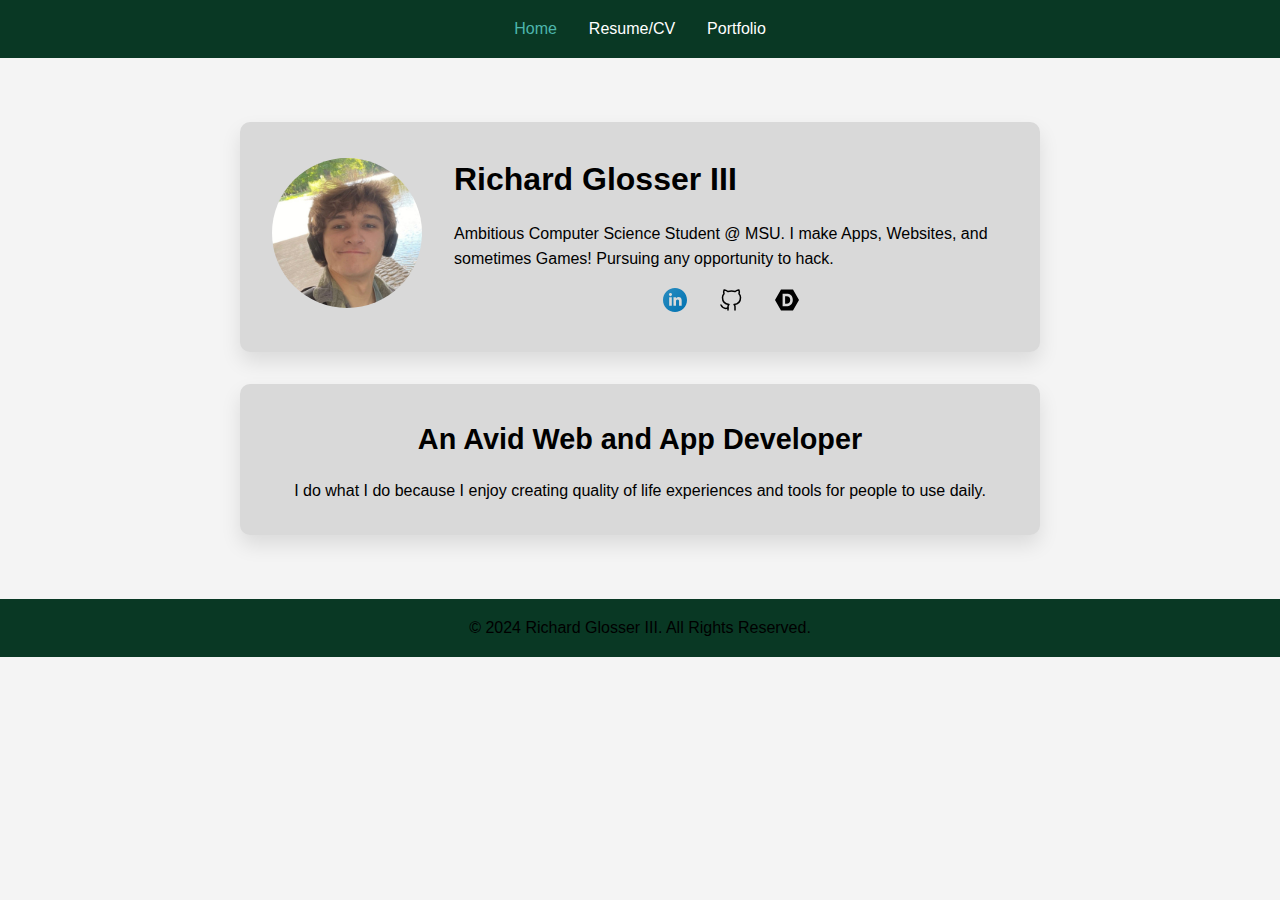
==== index.html @ 6b213a9f "Working Social links and hyperlinked" ====
<!DOCTYPE html>
<html lang="en">
<head>
    <meta charset="UTF-8">
    <meta name="viewport" content="width=device-width, initial-scale=1.0">
    <title>Richard Glosser III - Portfolio</title>
    <link rel="stylesheet" href="styles.css">
</head>
<body>
    <header>
        <nav>
            <ul>
                <li><a href="index.html" class="active">Home</a></li>
                <li><a href="resume.html">Resume/CV</a></li>
                <li><a href="portfolio.html">Portfolio</a></li>
            </ul>
        </nav>
    </header>

    <main class="home-page">
        <div class="profile-container">
            <div class="profile-image">
                <img src="ChillProfile800.jpg" alt="Richard Glosser">
            </div>
            <div class="profile-info">
                <h1>Richard Glosser III</h1>
                <p>Ambitious Computer Science Student @ MSU. I make Apps, Websites, and sometimes Games! Pursuing any opportunity to hack.</p>
                <div class="social-links">
                    <a href="https://www.linkedin.com/in/richard-glosser-76145426b/" class="social-link" id="linkedin">
                        <img src ="linkedin-icon.svg"></img>
                    </a>
                    <a href="https://github.com/Glosserr" class="social-link" id="github">
                        <img src ="github.svg"></img>
                    </a>
                    <a href="https://devpost.com/Glosserr?ref_content=user-portfolio&ref_feature=portfolio&ref_medium=global-nav" class="social-link" id="devpost">
                        <img src ="devpost.svg"></img>
                    </a>
                </div>
            </div>
        </div>
        <div class="about-container">
            <h2>An Avid Web and App Developer</h2>
            <p>I do what I do because I enjoy creating quality of life experiences and tools for people to use daily.</p>
        </div>
    </main>

    <footer>
        <p>&copy; 2024 Richard Glosser III. All Rights Reserved.</p>
    </footer>
</body>
</html>
---- styles.css ----
/* Reset and Base Styles */
* {
    margin: 0;
    padding: 0;
    box-sizing: border-box;
}

body {
    font-family: Arial, sans-serif;
    line-height: 1.6;
    color: #000000;
    background-color: #f4f4f4;
}

/* Navigation Styles */
header {
    background-color: #093824;
    color: black;
    padding: 1rem;
}

nav ul {
    list-style: none;
    display: flex;
    justify-content: center;
    gap: 2rem;
}

nav a {
    color: white;
    text-decoration: none;
    transition: color 0.3s ease;
}

nav a:hover, nav a.active {
    color: #4db6ac;
}

/* Home Page Styles */
.home-page {
    display: flex;
    flex-direction: column;
    align-items: center;
    padding: 4rem;
}

.profile-container {
    display: flex;
    align-items: center;
    background-color: #D9D9D9;
    border-radius: 10px;
    box-shadow: 0 10px 20px rgba(0,0,0,0.1);
    padding: 2rem;
    max-width: 800px;
    width: 100%;
}

.profile-image img {
    border-radius: 50%;
    max-width: 150px;
    margin-right: 2rem;
}

.profile-info h1 {
    font-size: 2rem;
    margin-bottom: 1rem;
}

/* Social Icons Styles */
.social-links {
    display: flex;
    justify-content: center;
    gap: 2rem;
    margin-top: 1rem;
}

.social-link {
    display: inline-block;
    color: #1b3c6c;
    transition: all 0.3s ease;
    text-decoration: none;
}

.social-link img {
    width: 24px;
    height: 24px;
}

.social-link:hover img {
    fill: #4db6ac;
}

.about-container {
    background-color: #D9D9D9;
    border-radius: 10px;
    box-shadow: 0 10px 20px rgba(0,0,0,0.1);
    padding: 2rem;
    max-width: 800px;
    width: 100%;
    margin-top: 2rem;
    text-align: center;
}

.about-container h2 {
    font-size: 1.8rem;
    margin-bottom: 1rem;
}

/* Footer Styles */
footer {
    background-color: #093824;
    color: black;
    text-align: center;
    padding: 1rem;
}

/* Responsive Design */
@media (max-width: 768px) {
    .profile-container {
        flex-direction: column;
        text-align: center;
    }

    .profile-image {
        margin-bottom: 1rem;
    }
}
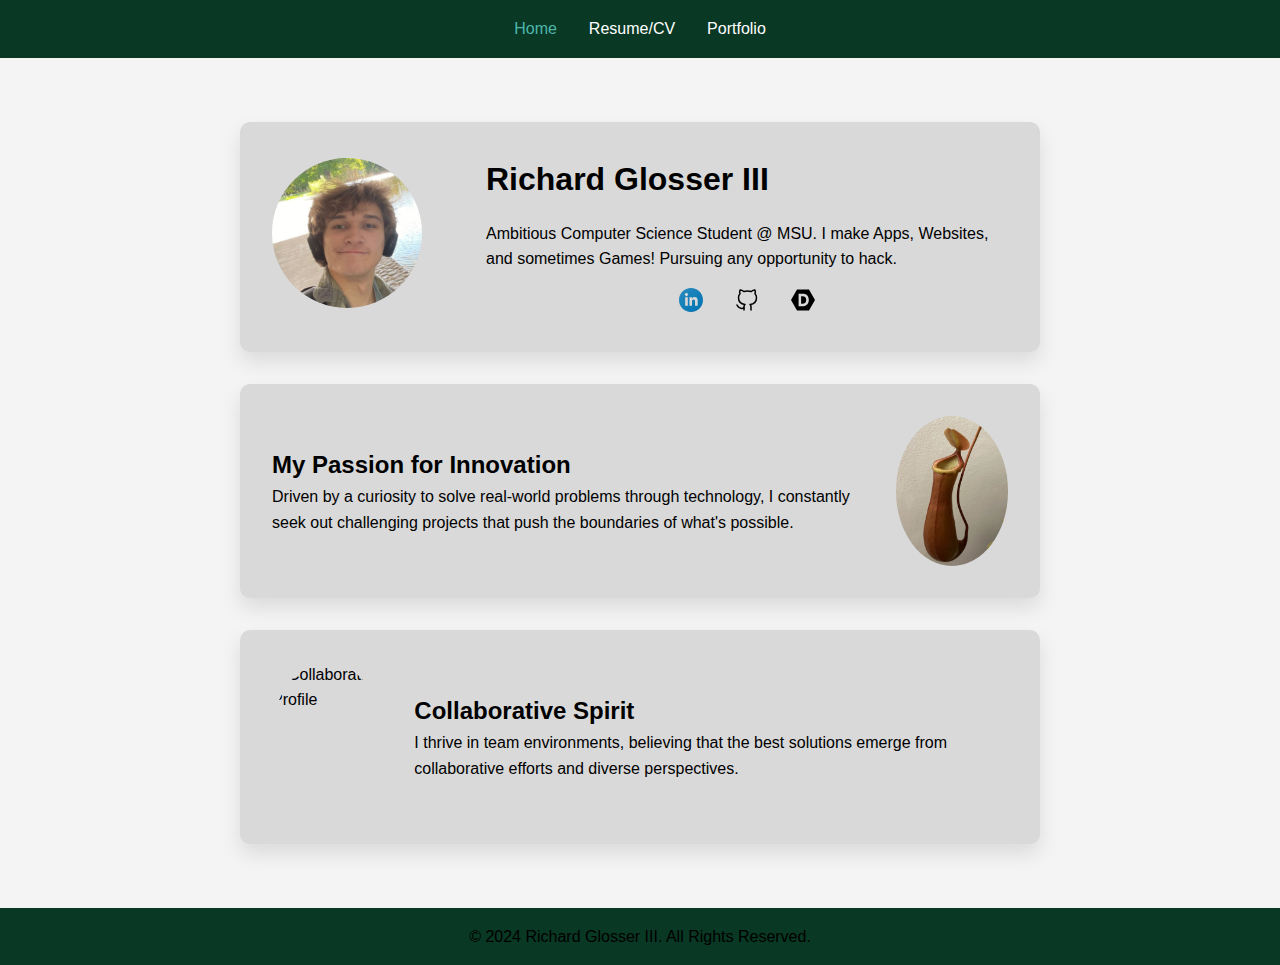
==== commit b5f818e6: "Main Layout done, start of content" ====
--- a/index.html
+++ b/index.html
@@ -16,31 +16,41 @@
             </ul>
         </nav>
     </header>
-
+    
     <main class="home-page">
         <div class="profile-container">
             <div class="profile-image">
-                <img src="ChillProfile800.jpg" alt="Richard Glosser">
+                <img src="Imgs/ChillProfile800.jpg" alt="Richard Glosser">
             </div>
             <div class="profile-info">
                 <h1>Richard Glosser III</h1>
                 <p>Ambitious Computer Science Student @ MSU. I make Apps, Websites, and sometimes Games! Pursuing any opportunity to hack.</p>
                 <div class="social-links">
                     <a href="https://www.linkedin.com/in/richard-glosser-76145426b/" class="social-link" id="linkedin">
-                        <img src ="linkedin-icon.svg"></img>
+                        <img src="Imgs/linkedin-icon.svg" alt="LinkedIn">
                     </a>
                     <a href="https://github.com/Glosserr" class="social-link" id="github">
-                        <img src ="github.svg"></img>
+                        <img src="Imgs/github.svg" alt="GitHub">
                     </a>
                     <a href="https://devpost.com/Glosserr?ref_content=user-portfolio&ref_feature=portfolio&ref_medium=global-nav" class="social-link" id="devpost">
-                        <img src ="devpost.svg"></img>
+                        <img src="Imgs/devpost.svg" alt="DevPost">
                     </a>
                 </div>
             </div>
         </div>
-        <div class="about-container">
-            <h2>An Avid Web and App Developer</h2>
-            <p>I do what I do because I enjoy creating quality of life experiences and tools for people to use daily.</p>
+        <div class="about-image-container">
+            <div class="about-image-text">
+                <h2>My Passion for Innovation</h2>
+                <p>Driven by a curiosity to solve real-world problems through technology, I constantly seek out challenging projects that push the boundaries of what's possible.</p>
+            </div>
+            <img src="Imgs/Pitcher_Leaf.jpg" alt="Innovation Profile">
+        </div>
+        <div class="about-image-container right-image">
+            <div class="about-image-text">
+                <h2>Collaborative Spirit</h2>
+                <p>I thrive in team environments, believing that the best solutions emerge from collaborative efforts and diverse perspectives.</p>
+            </div>
+            <img src="collaboration-profile.jpg" alt="Collaboration Profile">
         </div>
     </main>
 
--- a/styles.css
+++ b/styles.css
@@ -1,4 +1,3 @@
-/* Reset and Base Styles */
 * {
     margin: 0;
     padding: 0;
@@ -11,6 +10,7 @@
     color: #000000;
     background-color: #f4f4f4;
 }
+
 
 /* Navigation Styles */
 header {
@@ -47,18 +47,22 @@
 .profile-container {
     display: flex;
     align-items: center;
+    justify-content: flex-start; 
     background-color: #D9D9D9;
     border-radius: 10px;
-    box-shadow: 0 10px 20px rgba(0,0,0,0.1);
+    box-shadow: 0 10px 20px rgba(0, 0, 0, 0.1);
     padding: 2rem;
     max-width: 800px;
     width: 100%;
+    gap: 2rem; 
 }
 
 .profile-image img {
     border-radius: 50%;
     max-width: 150px;
+    height: auto; 
     margin-right: 2rem;
+    object-fit: cover;
 }
 
 .profile-info h1 {
@@ -106,6 +110,68 @@
     margin-bottom: 1rem;
 }
 
+.about-image-container {
+    display: flex;
+    align-items: center;
+    background-color: #D9D9D9;
+    border-radius: 10px;
+    box-shadow: 0 10px 20px rgba(0,0,0,0.1);
+    padding: 2rem;
+    max-width: 800px;
+    width: 100%;
+    margin-top: 2rem;
+    gap: 2rem;
+}
+
+.about-image-container img {
+    border-radius: 50%;
+    max-width: 150px;
+    height: 150px;
+    object-fit: cover;
+}
+
+.about-image-text {
+    flex-grow: 1;
+}
+
+.right-image {
+    flex-direction: row;
+}
+
+.right-image img {
+    order: -1; 
+}
+
+.resume-layout {
+    display: flex;
+    justify-content: space-between;
+    align-items: flex-start;
+    padding: 2rem;
+}
+
+.resume-commentary {
+    flex: 0 0 20%;
+    background-color: #D9D9D9;
+    border-radius: 10px;
+    padding: 1rem;
+    margin: 1rem;
+    box-shadow: 0 10px 20px rgba(0, 0, 0, 0.1);
+}
+
+.resume-image {
+    flex: 0 0 60%;
+    display: flex;
+    justify-content: center;
+    align-items: center;
+}
+
+.resume-image img {
+    max-width: 100%;
+    max-height: 80vh;
+    object-fit: contain;
+}
+
+
 /* Footer Styles */
 footer {
     background-color: #093824;
@@ -114,14 +180,16 @@
     padding: 1rem;
 }
 
-/* Responsive Design */
+/* Responsive adjustments for new containers */
 @media (max-width: 768px) {
-    .profile-container {
+    .about-image-container {
         flex-direction: column;
         text-align: center;
     }
-
-    .profile-image {
+    .about-image-container img {
         margin-bottom: 1rem;
     }
+    .right-image .about-image-container {
+        flex-direction: column;
+    }
 }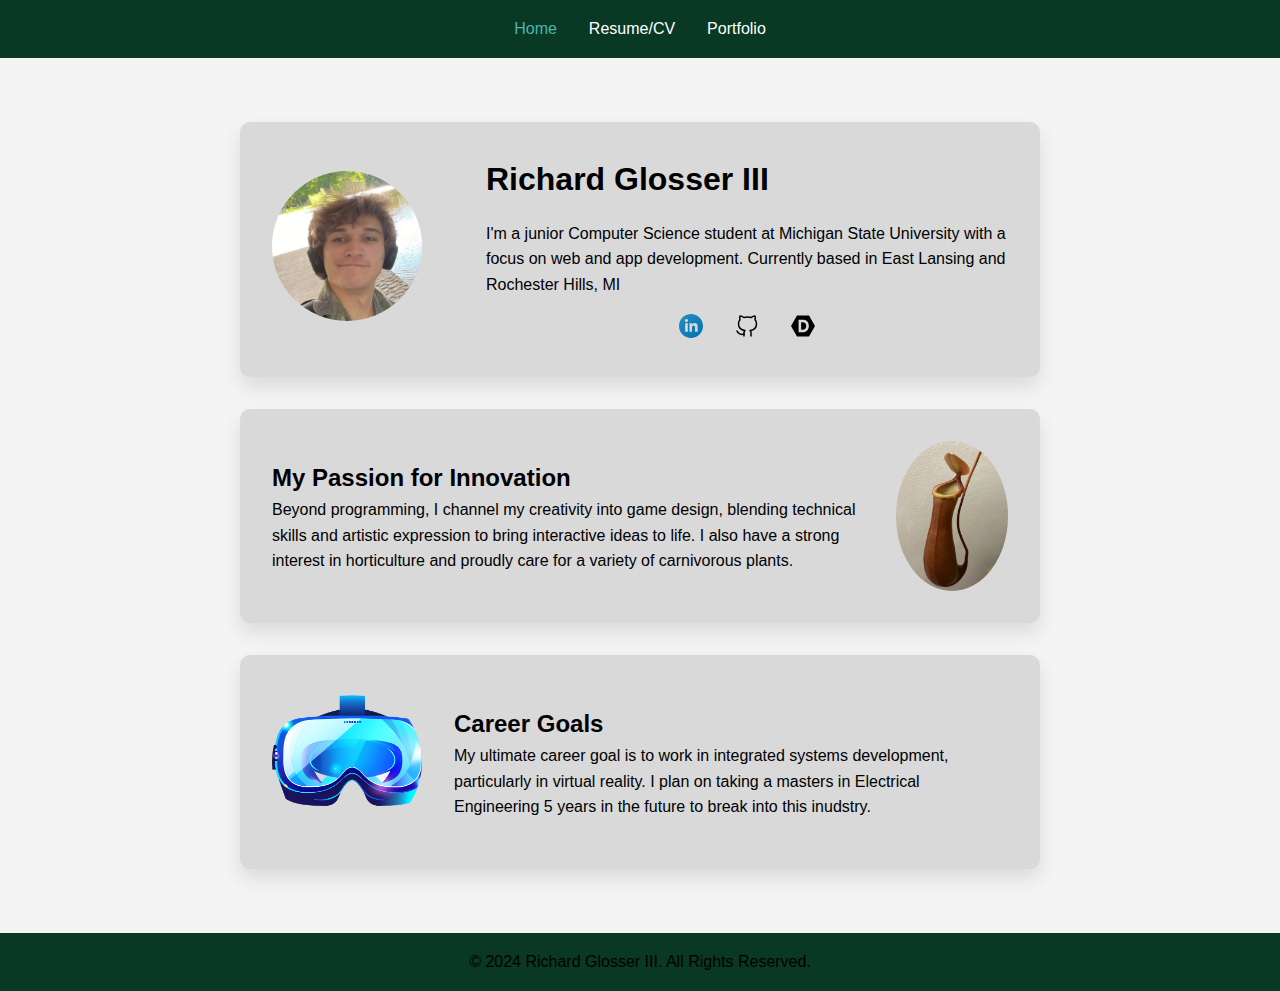
==== commit 8d9b807c: "Added Content to Portfolio and About Me" ====
--- a/index.html
+++ b/index.html
@@ -24,7 +24,7 @@
             </div>
             <div class="profile-info">
                 <h1>Richard Glosser III</h1>
-                <p>Ambitious Computer Science Student @ MSU. I make Apps, Websites, and sometimes Games! Pursuing any opportunity to hack.</p>
+                <p>I'm a junior Computer Science student at Michigan State University with a focus on web and app development. Currently based in East Lansing and Rochester Hills, MI</p>
                 <div class="social-links">
                     <a href="https://www.linkedin.com/in/richard-glosser-76145426b/" class="social-link" id="linkedin">
                         <img src="Imgs/linkedin-icon.svg" alt="LinkedIn">
@@ -41,16 +41,16 @@
         <div class="about-image-container">
             <div class="about-image-text">
                 <h2>My Passion for Innovation</h2>
-                <p>Driven by a curiosity to solve real-world problems through technology, I constantly seek out challenging projects that push the boundaries of what's possible.</p>
+                <p>Beyond programming, I channel my creativity into game design, blending technical skills and artistic expression to bring interactive ideas to life. I also have a strong interest in horticulture and proudly care for a variety of carnivorous plants.</p>
             </div>
             <img src="Imgs/Pitcher_Leaf.jpg" alt="Innovation Profile">
         </div>
         <div class="about-image-container right-image">
             <div class="about-image-text">
-                <h2>Collaborative Spirit</h2>
-                <p>I thrive in team environments, believing that the best solutions emerge from collaborative efforts and diverse perspectives.</p>
+                <h2>Career Goals</h2>
+                <p>My ultimate career goal is to work in integrated systems development, particularly in virtual reality. I plan on taking a masters in Electrical Engineering 5 years in the future to break into this inudstry.</p>
             </div>
-            <img src="collaboration-profile.jpg" alt="Collaboration Profile">
+            <img src="Imgs/transparent-vr-glasses-swim-goggles-diving-goggles-clear-lens-blue-framed-swimming-goggles-with-clear-lenses65f0c037881729.6248054317102766635574.png" alt="Collaboration Profile">
         </div>
     </main>
 
--- a/styles.css
+++ b/styles.css
@@ -140,6 +140,20 @@
 
 .right-image img {
     order: -1; 
+}
+
+.project-grid {
+    display: flex;
+    flex-wrap: wrap;
+    justify-content: center;
+    gap: 2rem;
+}
+.project-card img {
+    width: 100%; 
+    height: 200px; 
+    object-fit: cover; 
+    border-radius: 10px; 
+    box-shadow: 0 5px 10px rgba(0, 0, 0, 0.2); 
 }
 
 .resume-layout {
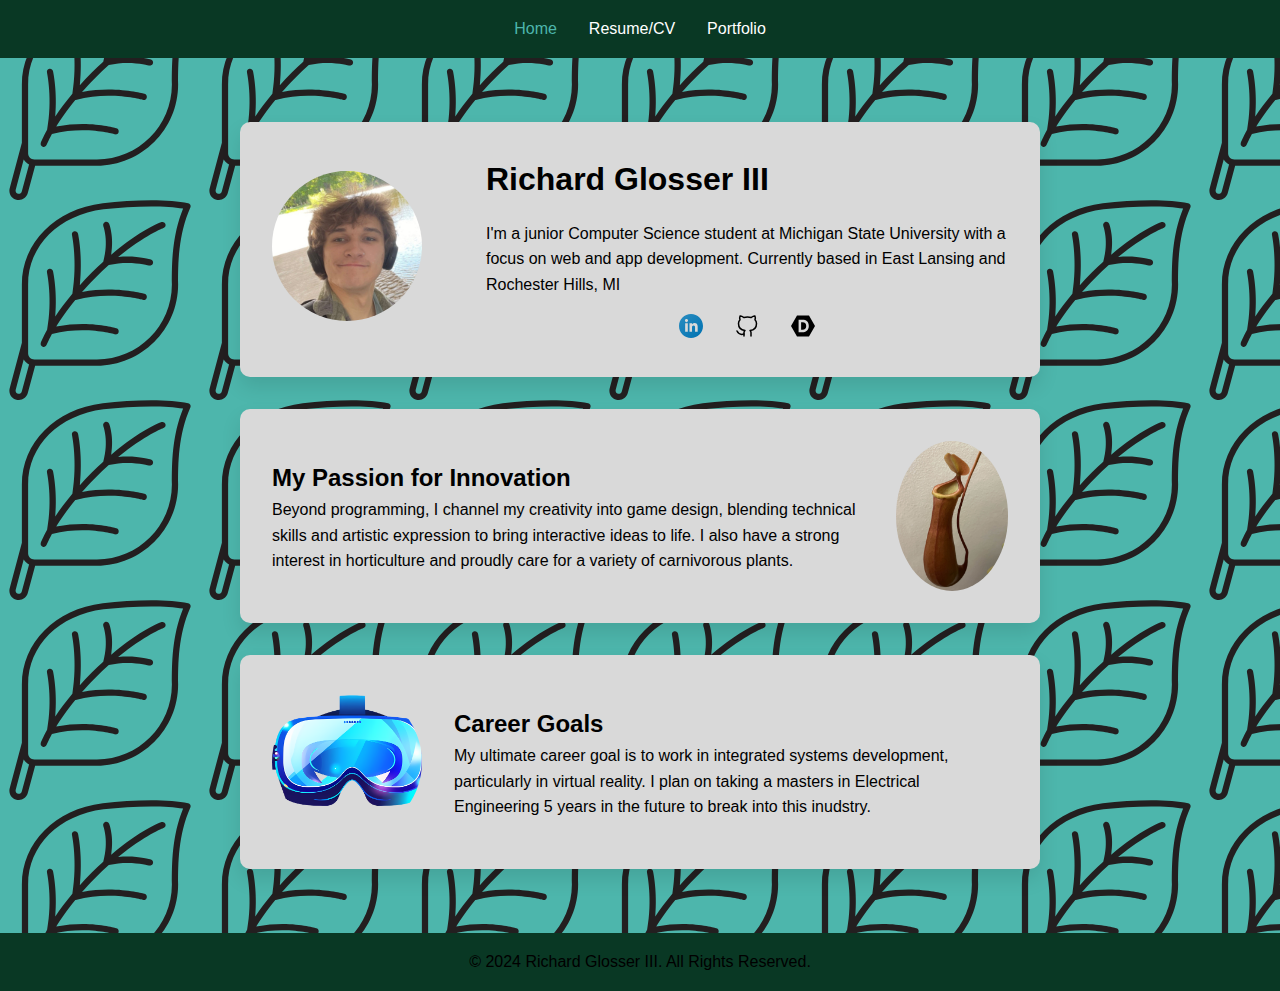
==== commit cd68c31e: "LEAFS, but seriously extra NEEDED polish" ====
--- a/index.html
+++ b/index.html
@@ -3,7 +3,7 @@
 <head>
     <meta charset="UTF-8">
     <meta name="viewport" content="width=device-width, initial-scale=1.0">
-    <title>Richard Glosser III - Portfolio</title>
+    <title>Richard Glosser III - About Me</title>
     <link rel="stylesheet" href="styles.css">
 </head>
 <body>
--- a/styles.css
+++ b/styles.css
@@ -8,7 +8,8 @@
     font-family: Arial, sans-serif;
     line-height: 1.6;
     color: #000000;
-    background-color: #f4f4f4;
+    background: #4db6ac url('./Imgs/leaf.svg') repeat;  
+  background-size: 200px 200px;  
 }
 
 
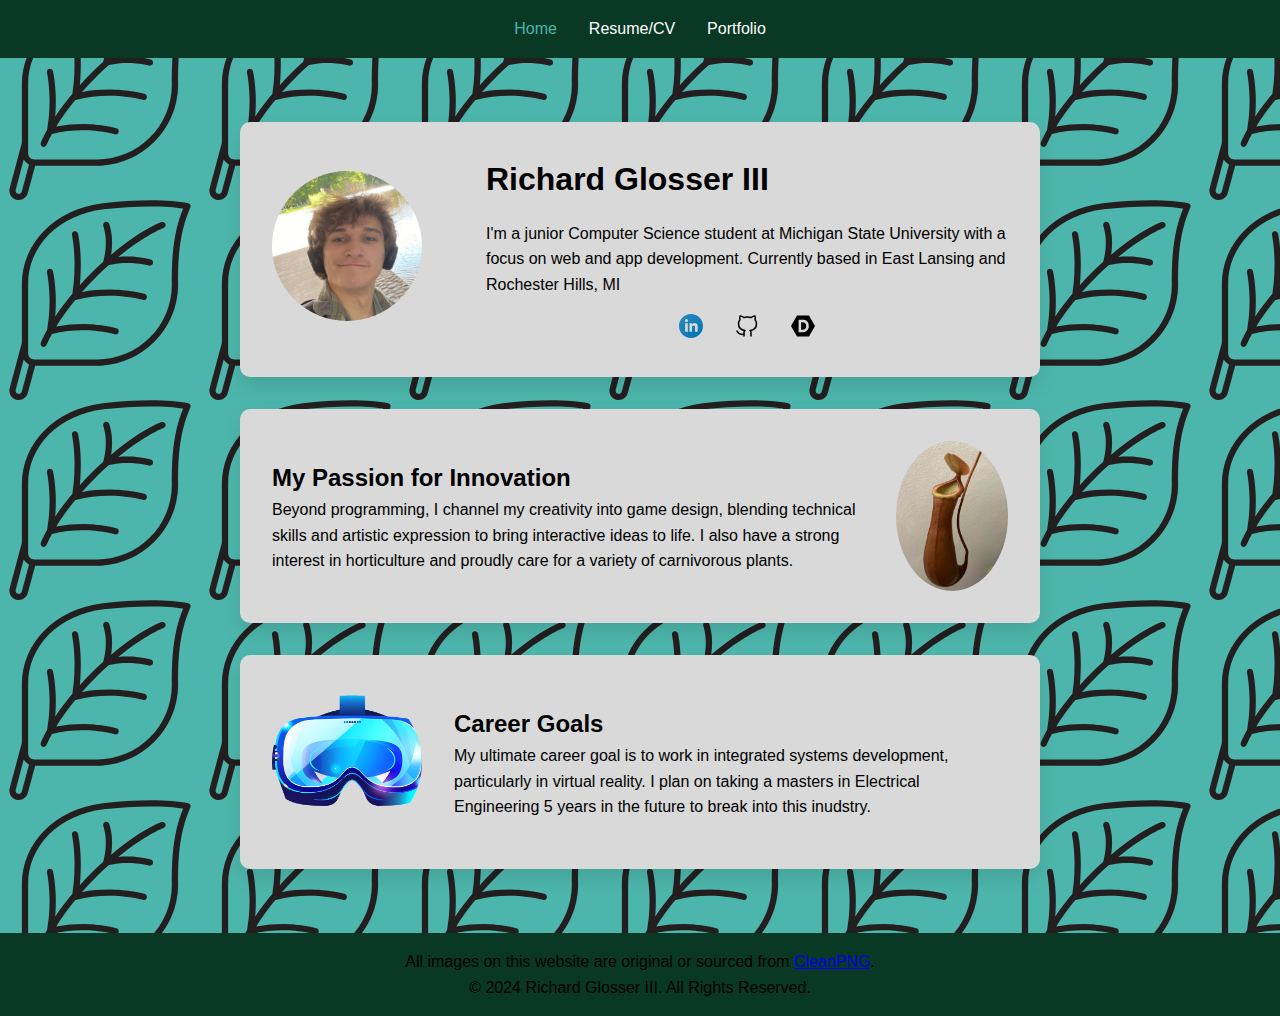
==== commit a84cd3a7: "Resume Changes" ====
--- a/index.html
+++ b/index.html
@@ -55,6 +55,7 @@
     </main>
 
     <footer>
+        <p>All images on this website are original or sourced from <a href="https://www.cleanpng.com" target="_blank" rel="noopener">CleanPNG</a>.</p>
         <p>&copy; 2024 Richard Glosser III. All Rights Reserved.</p>
     </footer>
 </body>
--- a/styles.css
+++ b/styles.css
@@ -9,9 +9,8 @@
     line-height: 1.6;
     color: #000000;
     background: #4db6ac url('./Imgs/leaf.svg') repeat;  
-  background-size: 200px 200px;  
-}
-
+    background-size: 200px 200px;  
+}
 
 /* Navigation Styles */
 header {
@@ -43,6 +42,68 @@
     flex-direction: column;
     align-items: center;
     padding: 4rem;
+}
+
+.resume-layout {
+    display: flex;
+    flex-wrap: wrap;
+    justify-content: center;
+    align-items: flex-start;
+    gap: 2rem;
+    width: 100%;
+    max-width: 1200px;
+}
+
+.resume-commentary {
+    flex: 0 0 calc(30% - 2rem);
+    background-color: #D9D9D9;
+    border-radius: 10px;
+    padding: 1.5rem;
+    margin-bottom: 1rem;
+    box-shadow: 0 10px 20px rgba(0, 0, 0, 0.1);
+    text-align: center;
+}
+
+.resume-commentary h3 {
+    color: #093824;
+    margin-bottom: 1rem;
+    border-bottom: 2px solid #4db6ac;
+    padding-bottom: 0.5rem;
+}
+
+.resume-commentary a {
+    display: inline-block;
+    background-color: #093824;
+    color: white;
+    text-decoration: none;
+    padding: 0.5rem 1rem;
+    border-radius: 5px;
+    margin-top: 1rem;
+    transition: background-color 0.3s ease;
+}
+
+.resume-commentary a:hover {
+    background-color: #4db6ac;
+}
+
+.left-commentary,
+.right-commentary {
+    min-height: 250px;
+}
+
+.resume-image {
+    flex: 0 0 100%;
+    display: flex;
+    justify-content: center;
+    align-items: center;
+    margin-bottom: 2rem;
+}
+
+.resume-image img {
+    max-width: 100%;
+    max-height: 80vh;
+    object-fit: contain;
+    box-shadow: 0 10px 20px rgba(0, 0, 0, 0.1);
 }
 
 .profile-container {
@@ -90,7 +151,7 @@
     width: 24px;
     height: 24px;
 }
-
+a
 .social-link:hover img {
     fill: #4db6ac;
 }
@@ -157,35 +218,6 @@
     box-shadow: 0 5px 10px rgba(0, 0, 0, 0.2); 
 }
 
-.resume-layout {
-    display: flex;
-    justify-content: space-between;
-    align-items: flex-start;
-    padding: 2rem;
-}
-
-.resume-commentary {
-    flex: 0 0 20%;
-    background-color: #D9D9D9;
-    border-radius: 10px;
-    padding: 1rem;
-    margin: 1rem;
-    box-shadow: 0 10px 20px rgba(0, 0, 0, 0.1);
-}
-
-.resume-image {
-    flex: 0 0 60%;
-    display: flex;
-    justify-content: center;
-    align-items: center;
-}
-
-.resume-image img {
-    max-width: 100%;
-    max-height: 80vh;
-    object-fit: contain;
-}
-
 
 /* Footer Styles */
 footer {
@@ -197,14 +229,13 @@
 
 /* Responsive adjustments for new containers */
 @media (max-width: 768px) {
-    .about-image-container {
+    .resume-layout {
         flex-direction: column;
-        text-align: center;
+        height: auto;
     }
-    .about-image-container img {
-        margin-bottom: 1rem;
-    }
-    .right-image .about-image-container {
-        flex-direction: column;
+
+    .resume-commentary {
+        width: 100%;
+        margin: 1rem 0;
     }
 }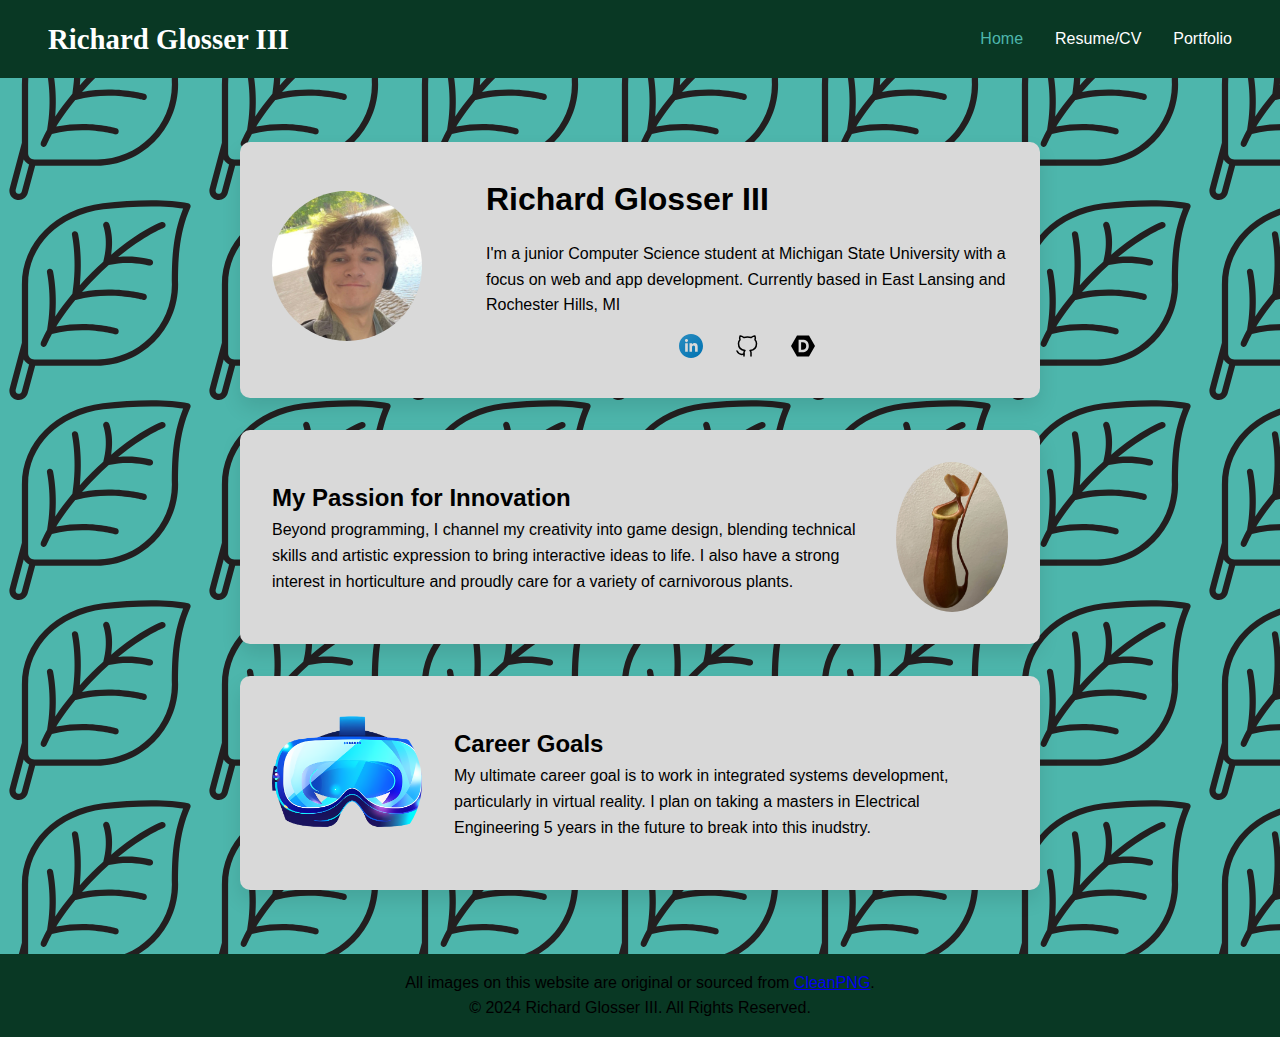
==== commit fdb2354d: "Name in the header, final polish" ====
--- a/index.html
+++ b/index.html
@@ -8,6 +8,7 @@
 </head>
 <body>
     <header>
+        <div class="site-name">Richard Glosser III</div>
         <nav>
             <ul>
                 <li><a href="index.html" class="active">Home</a></li>
--- a/styles.css
+++ b/styles.css
@@ -14,15 +14,29 @@
 
 /* Navigation Styles */
 header {
+    color: black;
     background-color: #093824;
-    color: black;
     padding: 1rem;
+    display: flex;
+    justify-content: space-between;
+    align-items: center;
+}
+
+.site-name {
+    font-family: 'Playfair Display', Georgia, serif;
+    font-size: 1.8rem;
+    font-weight: 700;
+    color: white;
+    margin-left: 2rem;
+}
+
+nav {
+    margin-right: 2rem;
 }
 
 nav ul {
     list-style: none;
     display: flex;
-    justify-content: center;
     gap: 2rem;
 }
 
@@ -30,6 +44,7 @@
     color: white;
     text-decoration: none;
     transition: color 0.3s ease;
+    font-weight: 500;
 }
 
 nav a:hover, nav a.active {
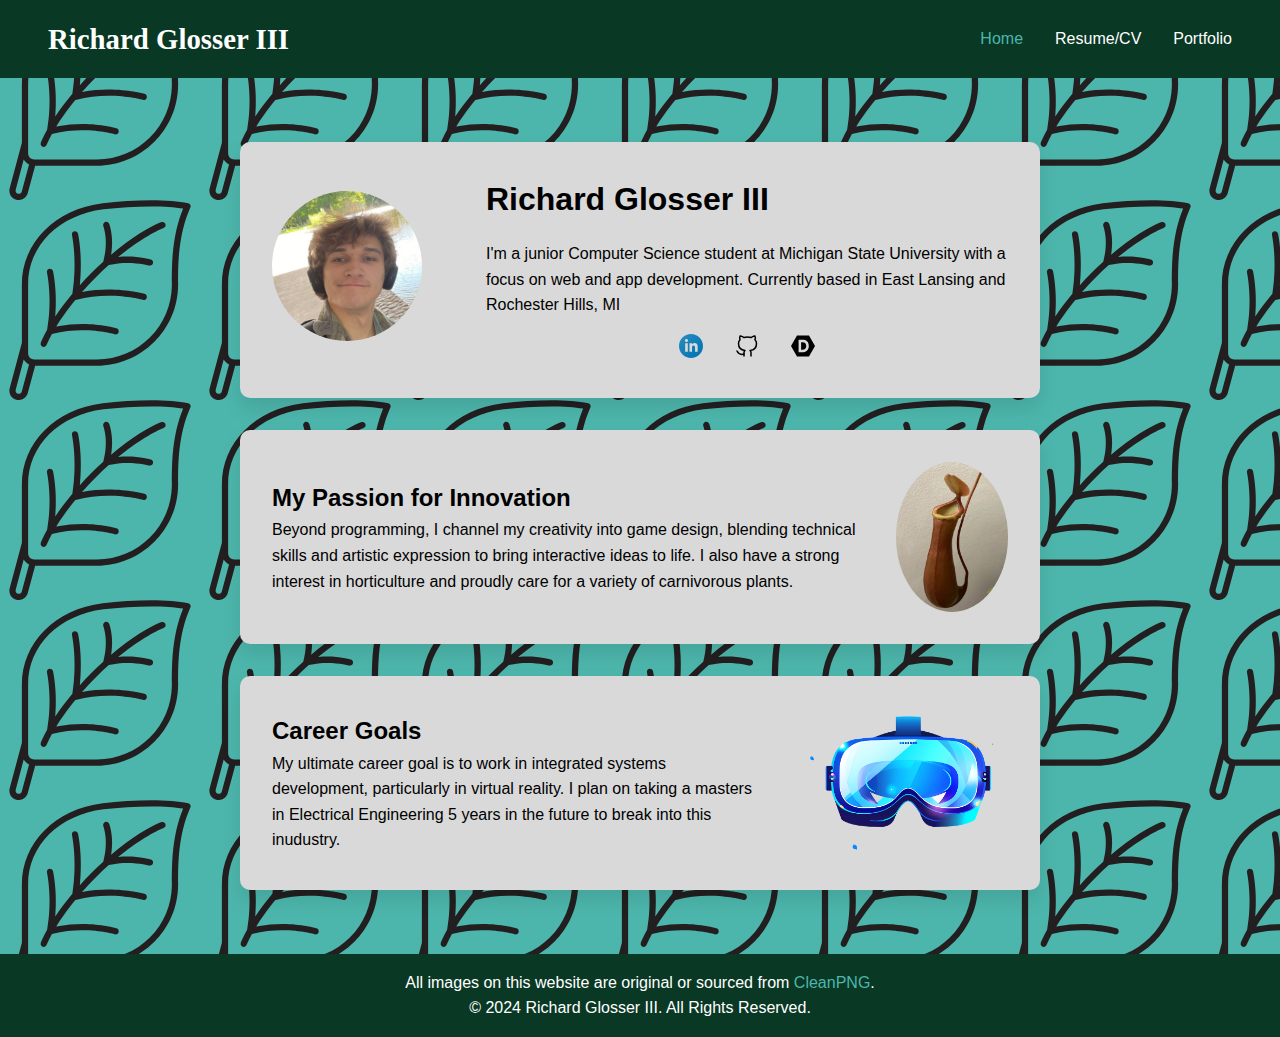
==== commit e35d30e7: "Spelling correction" ====
--- a/index.html
+++ b/index.html
@@ -49,7 +49,7 @@
         <div class="about-image-container right-image">
             <div class="about-image-text">
                 <h2>Career Goals</h2>
-                <p>My ultimate career goal is to work in integrated systems development, particularly in virtual reality. I plan on taking a masters in Electrical Engineering 5 years in the future to break into this inudstry.</p>
+                <p>My ultimate career goal is to work in integrated systems development, particularly in virtual reality. I plan on taking a masters in Electrical Engineering 5 years in the future to break into this inudustry.</p>
             </div>
             <img src="Imgs/transparent-vr-glasses-swim-goggles-diving-goggles-clear-lens-blue-framed-swimming-goggles-with-clear-lenses65f0c037881729.6248054317102766635574.png" alt="Collaboration Profile">
         </div>
--- a/styles.css
+++ b/styles.css
@@ -18,6 +18,7 @@
     background-color: #093824;
     padding: 1rem;
     display: flex;
+    flex-wrap: wrap;
     justify-content: space-between;
     align-items: center;
 }
@@ -235,22 +236,50 @@
 
 
 /* Footer Styles */
+@media (min-width: 768px) {
+    .site-name {
+        width: auto;
+        text-align: left;
+    }
+
+    nav {
+        width: auto;
+    }
+
+    .profile-container {
+        flex-direction: row;
+        text-align: left;
+    }
+
+    .about-image-container {
+        flex-direction: row;
+        text-align: left;
+        gap: 2rem;
+    }
+
+    .about-image-container img {
+        max-width: 40%;
+        margin-bottom: 0;
+    }
+
+    .about-image-text {
+        width: 60%;
+    }
+
+    .right-image {
+        flex-direction: row-reverse;
+    }
+}
+
+/* Footer Styles */
 footer {
     background-color: #093824;
-    color: black;
+    color: white;
     text-align: center;
     padding: 1rem;
 }
 
-/* Responsive adjustments for new containers */
-@media (max-width: 768px) {
-    .resume-layout {
-        flex-direction: column;
-        height: auto;
-    }
-
-    .resume-commentary {
-        width: 100%;
-        margin: 1rem 0;
-    }
+footer a {
+    color: #4db6ac;
+    text-decoration: none;
 }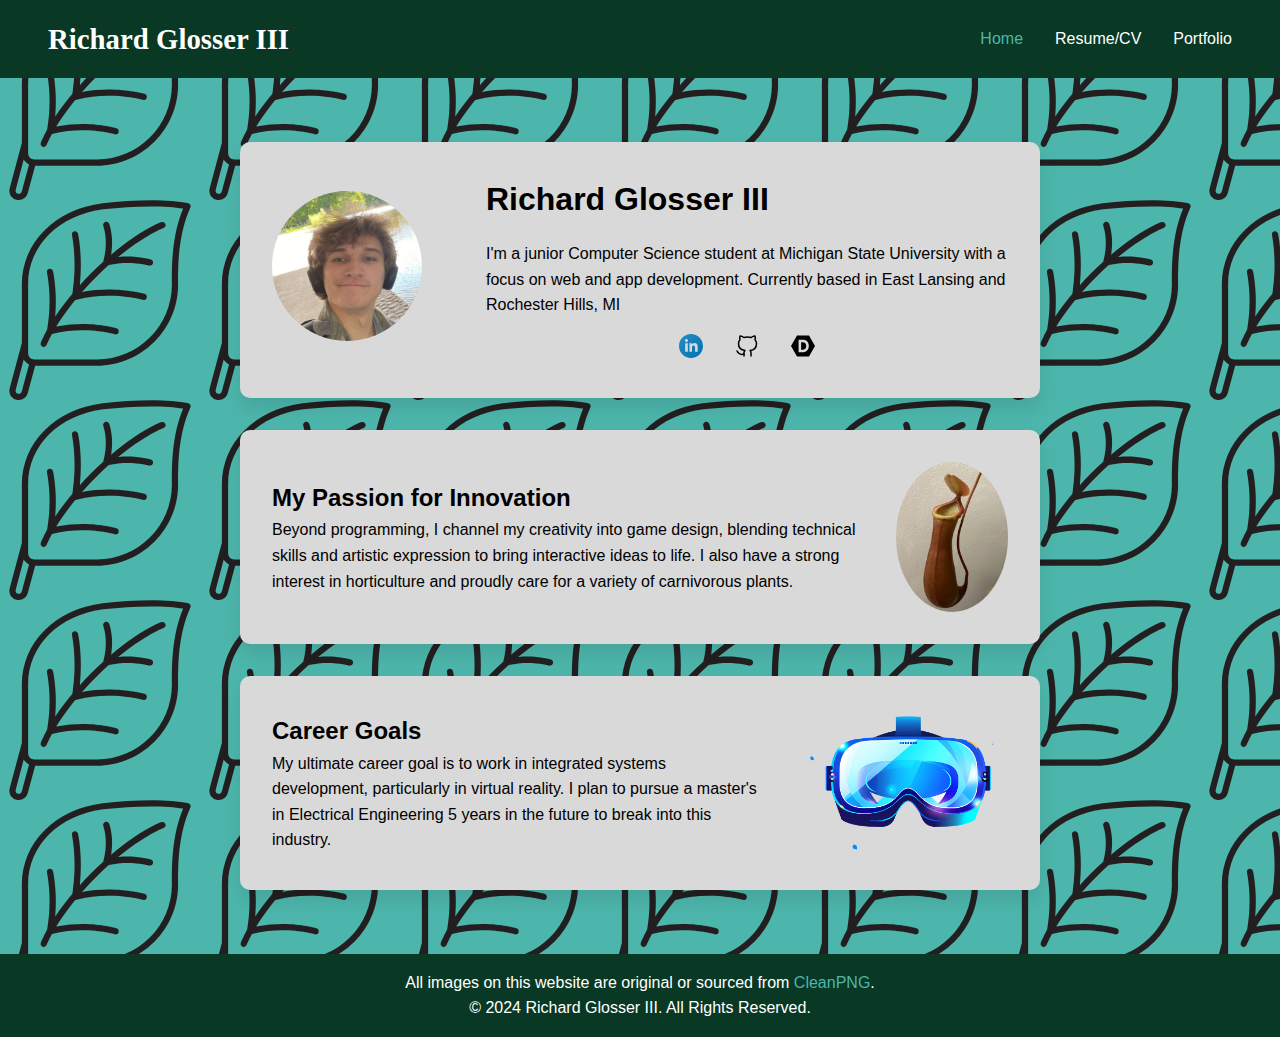
==== commit 755f4061: "Spelling errors corrected" ====
--- a/index.html
+++ b/index.html
@@ -49,7 +49,7 @@
         <div class="about-image-container right-image">
             <div class="about-image-text">
                 <h2>Career Goals</h2>
-                <p>My ultimate career goal is to work in integrated systems development, particularly in virtual reality. I plan on taking a masters in Electrical Engineering 5 years in the future to break into this inudustry.</p>
+                <p>My ultimate career goal is to work in integrated systems development, particularly in virtual reality. I plan to pursue a master's in Electrical Engineering 5 years in the future to break into this industry.</p>
             </div>
             <img src="Imgs/transparent-vr-glasses-swim-goggles-diving-goggles-clear-lens-blue-framed-swimming-goggles-with-clear-lenses65f0c037881729.6248054317102766635574.png" alt="Collaboration Profile">
         </div>
